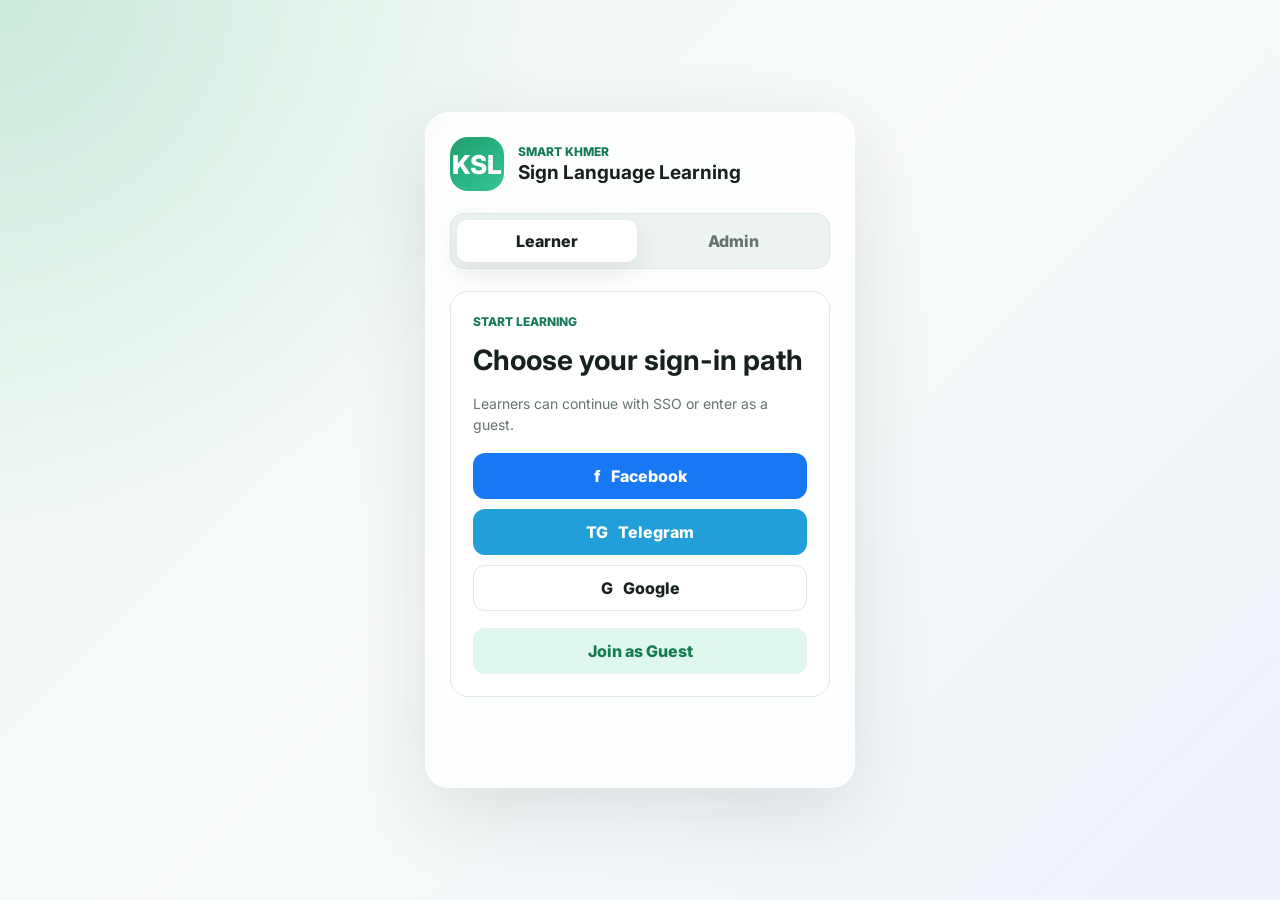
==== index.html @ 8fa37a55 "Init Project" ====
<!DOCTYPE html>
<html lang="en">
<head>
  <meta charset="UTF-8">
  <meta name="viewport" content="width=device-width, initial-scale=1.0">
  <title>Login | Smart Khmer Sign Language Learning</title>
  <link rel="preconnect" href="https://fonts.googleapis.com">
  <link rel="preconnect" href="https://fonts.gstatic.com" crossorigin>
  <link href="https://fonts.googleapis.com/css2?family=Inter:wght@400;500;600;700;800&display=swap" rel="stylesheet">
  <link rel="stylesheet" href="styles.css">
  <script src="app.js" defer></script>
</head>
<body>
  <main class="auth-page">
    <section class="auth-panel auth-panel-page" aria-label="Login options">
      <div class="brand">
        <span class="brand-mark">KSL</span>
        <div>
          <p>Smart Khmer</p>
          <h1>Sign Language Learning</h1>
        </div>
      </div>

      <div class="auth-tabs" role="tablist" aria-label="Account type">
        <button class="tab active" type="button" data-auth-tab="learner">Learner</button>
        <button class="tab" type="button" data-auth-tab="admin">Admin</button>
      </div>

      <div class="login-card" data-auth-panel="learner">
        <p class="eyebrow">Start learning</p>
        <h2>Choose your sign-in path</h2>
        <p class="muted">Learners can continue with SSO or enter as a guest.</p>

        <div class="sso-grid">
          <a class="sso facebook" href="home.html">f <span>Facebook</span></a>
          <a class="sso telegram" href="home.html">TG <span>Telegram</span></a>
          <a class="sso google" href="home.html">G <span>Google</span></a>
        </div>

        <a class="guest-btn link-btn" href="home.html">Join as Guest</a>
      </div>

      <div class="login-card hidden" data-auth-panel="admin">
        <p class="eyebrow">Admin dashboard</p>
        <h2>Manage content</h2>
        <p class="muted">Admins manage units, chapters, lessons, quizzes, and learner progress.</p>

        <form class="admin-form" data-admin-form>
          <label>
            Email or username
            <input type="text" placeholder="admin@sklschool.org" required>
          </label>
          <label>
            Password
            <input type="password" placeholder="password" required>
          </label>
          <div class="form-row">
            <label class="check">
              <input type="checkbox" checked>
              Remember me
            </label>
            <a href="#">Forgot password?</a>
          </div>
          <button class="primary-btn" type="submit">Login to Admin</button>
        </form>
      </div>

      <div class="toast" role="status" aria-live="polite" data-toast></div>
    </section>
  </main>
</body>
</html>
---- styles.css ----
:root {
  --ink: #17211d;
  --muted: #65746e;
  --line: #dfe8e3;
  --paper: #f5f8f6;
  --card: #ffffff;
  --green: #1f9f6f;
  --green-dark: #147b55;
  --mint: #dff7ed;
  --amber: #f3b83f;
  --blue: #3478f6;
  --red: #e15353;
  --shadow: 0 24px 80px rgba(23, 33, 29, 0.12);
}

* {
  box-sizing: border-box;
}

body {
  margin: 0;
  min-height: 100vh;
  font-family: Inter, system-ui, -apple-system, BlinkMacSystemFont, "Segoe UI", sans-serif;
  color: var(--ink);
  background:
    radial-gradient(circle at top left, rgba(31, 159, 111, 0.16), transparent 34rem),
    linear-gradient(135deg, #eef7f1 0%, #f8fbfa 48%, #eef3fb 100%);
}

button,
input {
  font: inherit;
}

button {
  cursor: pointer;
}

a {
  color: inherit;
  text-decoration: none;
}

.app-shell {
  width: min(1440px, 100%);
  min-height: 100vh;
  margin: 0 auto;
  display: grid;
  grid-template-columns: 390px minmax(0, 1fr);
  gap: 24px;
  padding: 24px;
}

.auth-page {
  min-height: 100vh;
  display: grid;
  place-items: center;
  padding: 24px;
}

.auth-panel-page {
  width: min(430px, 100%);
}

.page-shell {
  width: min(1220px, 100%);
  min-height: 100vh;
  margin: 0 auto;
  padding: 24px;
}

.main-nav {
  display: flex;
  align-items: center;
  justify-content: space-between;
  gap: 18px;
  margin-bottom: 22px;
  padding: 14px;
  border: 1px solid rgba(255, 255, 255, 0.72);
  border-radius: 22px;
  background: rgba(255, 255, 255, 0.78);
  box-shadow: 0 18px 60px rgba(23, 33, 29, 0.1);
  backdrop-filter: blur(20px);
}

.nav-brand {
  min-width: 260px;
}

.nav-links {
  display: flex;
  align-items: center;
  gap: 6px;
  flex-wrap: wrap;
}

.nav-links a {
  min-height: 40px;
  display: grid;
  place-items: center;
  padding: 0 14px;
  border-radius: 999px;
  color: var(--muted);
  font-size: 14px;
  font-weight: 800;
}

.nav-links a.active,
.nav-links a:hover {
  color: var(--green-dark);
  background: var(--mint);
}

.page-card,
.home-hero {
  border: 1px solid rgba(255, 255, 255, 0.72);
  border-radius: 28px;
  background: rgba(255, 255, 255, 0.78);
  box-shadow: var(--shadow);
  backdrop-filter: blur(20px);
}

.home-hero {
  display: grid;
  grid-template-columns: minmax(0, 0.9fr) minmax(320px, 1.1fr);
  align-items: center;
  gap: 24px;
  padding: 28px;
}

.home-hero h2 {
  margin: 6px 0 12px;
  font-size: clamp(34px, 5vw, 68px);
  line-height: 0.98;
}

.hero-actions {
  display: flex;
  flex-wrap: wrap;
  gap: 12px;
  margin-top: 22px;
}

.home-preview .camera-frame {
  min-height: 420px;
}

.mode-cards,
.admin-grid {
  display: grid;
  grid-template-columns: repeat(3, 1fr);
  gap: 16px;
  margin-top: 20px;
}

.mode-card {
  min-height: 210px;
  display: flex;
  flex-direction: column;
  gap: 10px;
  padding: 20px;
  border: 1px solid var(--line);
  border-radius: 18px;
  background: white;
}

.mode-card h3 {
  margin: 0;
  font-size: 24px;
}

.mode-card p {
  margin: 0;
}

.mode-card strong {
  margin-top: auto;
  color: var(--green-dark);
}

.lesson-layout {
  display: grid;
  grid-template-columns: minmax(0, 1fr) 300px;
  gap: 18px;
}

.lesson-mode {
  margin-top: 18px;
}

.link-btn {
  min-height: 46px;
  display: inline-grid;
  place-items: center;
  padding: 0 18px;
}

.full-btn {
  width: 100%;
}

.auth-panel,
.learning-panel {
  background: rgba(255, 255, 255, 0.76);
  border: 1px solid rgba(255, 255, 255, 0.72);
  box-shadow: var(--shadow);
  backdrop-filter: blur(20px);
}

.auth-panel {
  border-radius: 24px;
  padding: 24px;
  display: flex;
  flex-direction: column;
  gap: 22px;
}

.brand {
  display: flex;
  align-items: center;
  gap: 14px;
}

.brand-mark {
  width: 54px;
  height: 54px;
  display: grid;
  place-items: center;
  border-radius: 18px;
  color: white;
  background: linear-gradient(145deg, var(--green), #35c596);
  font-size: 26px;
  font-weight: 800;
}

.brand p,
.brand h1,
.topbar p,
.topbar h2,
.login-card h2,
.login-card p,
.lesson-stage h3,
.lesson-stage p,
.progress-card h3,
.progress-card p,
.word-card h3,
.word-card p,
.section-title h2,
.section-title p,
.unit-card h3,
.unit-card p {
  margin: 0;
}

.brand p,
.eyebrow {
  color: var(--green-dark);
  font-size: 12px;
  font-weight: 800;
  letter-spacing: 0;
  text-transform: uppercase;
}

.brand h1 {
  margin-top: 3px;
  font-size: 19px;
  line-height: 1.2;
}

.auth-tabs,
.mode-switch {
  display: grid;
  grid-template-columns: repeat(2, 1fr);
  gap: 6px;
  padding: 6px;
  border: 1px solid var(--line);
  border-radius: 14px;
  background: #edf4f0;
}

.tab,
.mode {
  min-height: 42px;
  border: 0;
  border-radius: 10px;
  color: var(--muted);
  background: transparent;
  font-weight: 800;
}

.tab.active,
.mode.active {
  color: var(--ink);
  background: white;
  box-shadow: 0 10px 28px rgba(23, 33, 29, 0.09);
}

.login-card {
  display: flex;
  flex-direction: column;
  gap: 17px;
  padding: 22px;
  border: 1px solid var(--line);
  border-radius: 18px;
  background: var(--card);
}

.login-card h2 {
  font-size: 28px;
  line-height: 1.05;
}

.muted,
.sample-card p,
.camera-card p,
.progress-card p,
.word-card p,
.unit-card p,
.correction-box p {
  color: var(--muted);
  font-size: 14px;
  line-height: 1.55;
}

.sso-grid {
  display: grid;
  gap: 10px;
}

.sso,
.guest-btn,
.primary-btn,
.secondary-btn {
  min-height: 46px;
  border-radius: 12px;
  border: 1px solid transparent;
  font-weight: 800;
}

.sso {
  display: flex;
  align-items: center;
  justify-content: center;
  gap: 10px;
  color: white;
}

.sso-grid .sso {
  min-height: 46px;
}

.facebook {
  background: #1877f2;
}

.telegram {
  background: #229ed9;
}

.google {
  color: var(--ink);
  background: #fff;
  border-color: var(--line);
}

.guest-btn {
  color: var(--green-dark);
  background: var(--mint);
}

.divider {
  display: flex;
  align-items: center;
  gap: 12px;
  color: var(--muted);
  font-size: 12px;
  font-weight: 800;
  text-transform: uppercase;
}

.divider::before,
.divider::after {
  content: "";
  height: 1px;
  flex: 1;
  background: var(--line);
}

.admin-form {
  display: grid;
  gap: 13px;
}

.admin-form label {
  display: grid;
  gap: 7px;
  color: var(--muted);
  font-size: 13px;
  font-weight: 700;
}

.admin-form input[type="text"],
.admin-form input[type="password"] {
  min-height: 44px;
  width: 100%;
  border: 1px solid var(--line);
  border-radius: 12px;
  padding: 0 13px;
  color: var(--ink);
  background: #fbfdfc;
  outline: none;
}

.admin-form input:focus {
  border-color: var(--green);
  box-shadow: 0 0 0 4px rgba(31, 159, 111, 0.12);
}

.form-row {
  display: flex;
  justify-content: space-between;
  align-items: center;
  gap: 12px;
}

.form-row a {
  color: var(--green-dark);
  font-size: 13px;
  font-weight: 800;
  text-decoration: none;
}

.check {
  display: flex !important;
  grid-template-columns: auto 1fr;
  align-items: center;
  gap: 8px !important;
}

.primary-btn {
  color: white;
  background: var(--green);
}

.secondary-btn {
  padding: 0 18px;
  color: var(--green-dark);
  border-color: var(--line);
  background: white;
}

.learning-panel {
  border-radius: 28px;
  padding: 24px;
  overflow: hidden;
}

.topbar {
  display: flex;
  justify-content: space-between;
  align-items: center;
  gap: 18px;
}

.topbar h2,
.section-title h2 {
  margin-top: 3px;
  font-size: clamp(24px, 3vw, 38px);
  line-height: 1.05;
}

.profile-pill {
  display: flex;
  align-items: center;
  gap: 9px;
  min-height: 44px;
  padding: 6px 12px 6px 6px;
  border: 1px solid var(--line);
  border-radius: 999px;
  background: white;
  font-weight: 800;
}

.avatar {
  width: 32px;
  height: 32px;
  display: grid;
  place-items: center;
  border-radius: 50%;
  color: white;
  background: var(--ink);
}

.mode-switch {
  width: min(460px, 100%);
  margin: 24px 0;
}

.hero-grid {
  display: grid;
  grid-template-columns: minmax(0, 1fr) 300px;
  gap: 18px;
}

.lesson-stage,
.progress-card,
.word-card,
.unit-card {
  border: 1px solid var(--line);
  border-radius: 18px;
  background: var(--card);
}

.lesson-stage {
  padding: 18px;
}

.stage-header,
.section-title {
  display: flex;
  align-items: center;
  justify-content: space-between;
  gap: 16px;
}

.lesson-stage h3 {
  margin-top: 5px;
  font-size: 30px;
}

.status-badge {
  padding: 9px 12px;
  border-radius: 999px;
  color: var(--green-dark);
  background: var(--mint);
  font-size: 13px;
  font-weight: 800;
}

.practice-area {
  display: grid;
  grid-template-columns: 0.82fr 1.18fr;
  gap: 16px;
  margin-top: 18px;
}

.sample-card,
.camera-card {
  display: grid;
  gap: 10px;
}

.hand-demo,
.camera-frame {
  position: relative;
  min-height: 270px;
  overflow: hidden;
  border-radius: 16px;
  background:
    linear-gradient(120deg, rgba(255,255,255,0.45), transparent),
    #dce9e3;
}

.hand-demo::before {
  content: "";
  position: absolute;
  left: 50%;
  bottom: 46px;
  width: 92px;
  height: 128px;
  border-radius: 42px 42px 32px 32px;
  transform: translateX(-50%) rotate(-8deg);
  background: #f1c9a8;
  box-shadow:
    -35px -48px 0 -18px #f1c9a8,
    -14px -82px 0 -20px #f1c9a8,
    12px -91px 0 -22px #f1c9a8,
    36px -68px 0 -21px #f1c9a8,
    57px -34px 0 -22px #f1c9a8;
}

.joint {
  position: absolute;
  z-index: 2;
  width: 12px;
  height: 12px;
  border: 2px solid white;
  border-radius: 50%;
  background: var(--green);
}

.j1 { left: 33%; top: 28%; }
.j2 { left: 44%; top: 16%; }
.j3 { left: 54%; top: 13%; }
.j4 { left: 64%; top: 22%; }
.j5 { left: 73%; top: 37%; }
.palm { left: 51%; top: 59%; width: 16px; height: 16px; }

.camera-frame {
  min-height: 270px;
  background:
    linear-gradient(rgba(23, 33, 29, 0.08), rgba(23, 33, 29, 0.16)),
    url("https://images.unsplash.com/photo-1581090464777-f3220bbe1b8b?auto=format&fit=crop&w=900&q=70") center / cover;
}

.skeleton {
  position: absolute;
  inset: 34px 22% 64px 28%;
  border: 2px solid rgba(255, 255, 255, 0.75);
  border-left: 0;
  border-bottom: 0;
  border-radius: 30px;
}

.skeleton span {
  position: absolute;
  width: 13px;
  height: 13px;
  border-radius: 50%;
  background: #5cf0b4;
  box-shadow: 0 0 0 5px rgba(92, 240, 180, 0.2);
}

.skeleton span:nth-child(1) { left: -8px; top: 30px; }
.skeleton span:nth-child(2) { left: 28px; top: 2px; }
.skeleton span:nth-child(3) { right: 24px; top: 36px; }
.skeleton span:nth-child(4) { right: -8px; bottom: 36px; }
.skeleton span:nth-child(5) { left: 44%; bottom: -8px; }

.capture-btn {
  position: absolute;
  left: 50%;
  bottom: 18px;
  width: 58px;
  height: 32px;
  border: 0;
  border-radius: 999px;
  transform: translateX(-50%);
  color: var(--red);
  background: white;
  box-shadow: 0 12px 28px rgba(0, 0, 0, 0.2);
}

.feedback-grid {
  display: grid;
  grid-template-columns: repeat(3, 1fr);
  gap: 12px;
  margin-top: 18px;
}

.score-card {
  padding: 16px;
  border: 1px solid var(--line);
  border-radius: 14px;
  background: #fbfdfc;
}

.score-card span {
  display: block;
  color: var(--green-dark);
  font-size: 30px;
  font-weight: 800;
}

.score-card p {
  margin: 4px 0 0;
  color: var(--muted);
  font-size: 13px;
  font-weight: 700;
}

.score-card.strong {
  background: var(--mint);
  border-color: rgba(31, 159, 111, 0.28);
}

.correction-box {
  display: flex;
  align-items: center;
  justify-content: space-between;
  gap: 16px;
  margin-top: 16px;
  padding: 16px;
  border-radius: 16px;
  background: #f5faf7;
}

.correction-box h4 {
  margin: 0 0 4px;
}

.correction-box .primary-btn {
  min-width: 150px;
  padding: 0 16px;
}

.progress-column {
  display: grid;
  gap: 14px;
}

.progress-card,
.word-card {
  padding: 18px;
}

.progress-card.green {
  color: white;
  background: linear-gradient(150deg, var(--green), #29b680);
  border: 0;
}

.progress-card.green .eyebrow,
.progress-card.green .mini-stat span {
  color: rgba(255,255,255,0.78);
}

.progress-card.green h3 {
  margin: 6px 0 16px;
  font-size: 34px;
}

.mini-stat {
  display: flex;
  justify-content: space-between;
  padding: 10px 0;
  border-top: 1px solid rgba(255,255,255,0.22);
  font-size: 13px;
}

.circle-progress {
  width: 92px;
  height: 92px;
  display: grid;
  place-items: center;
  margin-bottom: 12px;
  border-radius: 50%;
  color: var(--green-dark);
  background:
    radial-gradient(circle closest-side, white 72%, transparent 74%),
    conic-gradient(var(--green) 87%, #e6eee9 0);
  font-weight: 800;
}

.progress-card h3,
.word-card h3,
.unit-card h3 {
  margin: 0 0 8px;
}

.word-card {
  background: #fff8e8;
  border-color: #f4dfaa;
}

.curriculum {
  margin-top: 24px;
}

.unit-grid {
  display: grid;
  grid-template-columns: repeat(3, 1fr);
  gap: 14px;
  margin-top: 16px;
}

.unit-card {
  position: relative;
  min-height: 190px;
  padding: 20px;
  overflow: hidden;
}

.unit-card.current {
  border-color: rgba(31, 159, 111, 0.34);
  box-shadow: inset 0 0 0 1px rgba(31, 159, 111, 0.16);
}

.unit-number {
  display: inline-grid;
  place-items: center;
  width: 42px;
  height: 42px;
  margin-bottom: 18px;
  border-radius: 14px;
  color: var(--green-dark);
  background: var(--mint);
  font-weight: 800;
}

.lesson-dots {
  display: flex;
  gap: 7px;
  margin-top: 20px;
}

.lesson-dots span {
  width: 100%;
  max-width: 34px;
  height: 8px;
  border-radius: 999px;
  background: #dbe6e1;
}

.lesson-dots .done {
  background: var(--green);
}

.lesson-dots .active {
  background: var(--amber);
}

.chapter-list {
  display: grid;
  gap: 12px;
  padding: 0 16px 16px;
}

.unit-path {
  display: grid;
  gap: 14px;
  margin-top: 16px;
}

.unit-accordion {
  border: 1px solid var(--line);
  border-radius: 18px;
  background: white;
  overflow: hidden;
}

.unit-accordion > summary {
  display: grid;
  grid-template-columns: 48px minmax(0, 1fr) auto auto;
  align-items: center;
  gap: 14px;
  padding: 18px;
  list-style: none;
  cursor: pointer;
}

.unit-accordion > summary::-webkit-details-marker {
  display: none;
}

.unit-accordion > summary::after {
  content: "+";
  width: 30px;
  height: 30px;
  display: grid;
  place-items: center;
  border-radius: 50%;
  color: white;
  background: var(--green);
  font-weight: 800;
}

.unit-accordion[open] > summary::after {
  content: "-";
}

.unit-accordion > summary strong {
  min-width: 0;
  font-size: 18px;
}

.unit-accordion > summary em {
  color: var(--muted);
  font-size: 13px;
  font-style: normal;
  font-weight: 800;
  text-align: right;
}

.unit-accordion > summary .unit-number {
  margin: 0;
}

.locked-unit {
  background: #f7faf8;
}

.locked-unit > summary {
  color: #6d7772;
}

.locked-unit > summary::after {
  color: #69736f;
  background: #e1e8e4;
}

.chapter-card {
  border: 1px solid var(--line);
  border-radius: 16px;
  background: white;
  overflow: hidden;
}

.chapter-card summary {
  display: grid;
  grid-template-columns: 118px minmax(0, 1fr) auto auto;
  align-items: center;
  gap: 14px;
  padding: 16px 18px;
  list-style: none;
  cursor: pointer;
}

.chapter-card summary::-webkit-details-marker {
  display: none;
}

.chapter-card summary::after {
  content: "+";
  width: 28px;
  height: 28px;
  display: grid;
  place-items: center;
  border-radius: 50%;
  color: var(--green-dark);
  background: var(--mint);
  font-weight: 800;
}

.chapter-card[open] summary::after {
  content: "-";
}

.chapter-index {
  color: var(--green-dark);
  font-size: 13px;
  font-weight: 800;
  text-transform: uppercase;
}

.chapter-card summary strong {
  min-width: 0;
  font-size: 17px;
}

.chapter-card summary em {
  color: var(--muted);
  font-size: 13px;
  font-style: normal;
  font-weight: 700;
  text-align: right;
}

.lesson-list {
  display: grid;
  gap: 8px;
  padding: 0 18px 18px;
}

.lesson-row {
  width: 100%;
  min-height: 64px;
  display: grid;
  grid-template-columns: 58px minmax(0, 1fr) auto;
  align-items: center;
  gap: 14px;
  padding: 10px 12px;
  border: 1px solid var(--line);
  border-radius: 12px;
  color: var(--ink);
  background: #fbfdfc;
  text-align: left;
}

.lesson-row span:nth-child(2) {
  display: grid;
  gap: 3px;
  color: var(--muted);
  font-size: 13px;
}

.lesson-row span:nth-child(2) strong {
  color: var(--ink);
  font-size: 15px;
}

.lesson-row b {
  color: var(--green-dark);
  font-size: 13px;
  white-space: nowrap;
}

.lesson-state {
  min-height: 32px;
  display: grid;
  place-items: center;
  border-radius: 999px;
  color: var(--green-dark);
  background: var(--mint);
  font-size: 11px;
  font-weight: 800;
  text-transform: uppercase;
}

.lesson-row.complete {
  border-color: rgba(31, 159, 111, 0.28);
}

.lesson-row.current {
  border-color: rgba(243, 184, 63, 0.7);
  background: #fff9eb;
  box-shadow: inset 0 0 0 1px rgba(243, 184, 63, 0.22);
}

.lesson-row.current .lesson-state {
  color: #8a5d00;
  background: #ffe7a8;
}

.lesson-row.locked {
  cursor: not-allowed;
  opacity: 0.58;
  background: #f3f6f4;
}

.lesson-row.locked .lesson-state {
  color: #69736f;
  background: #e1e8e4;
}

.lesson-row.practice {
  border-style: dashed;
}

.hidden {
  display: none;
}

.locked-preview {
  opacity: 0.72;
}

.lesson-row.selected {
  border-color: rgba(52, 120, 246, 0.45);
  background: #eef5ff;
  box-shadow: inset 0 0 0 1px rgba(52, 120, 246, 0.18);
}

.toast {
  min-height: 44px;
  display: grid;
  place-items: center;
  padding: 0 14px;
  border: 1px solid rgba(31, 159, 111, 0.24);
  border-radius: 12px;
  color: var(--green-dark);
  background: var(--mint);
  font-size: 13px;
  font-weight: 800;
  opacity: 0;
  transform: translateY(8px);
  transition: opacity 220ms ease, transform 220ms ease;
}

.toast.show {
  opacity: 1;
  transform: translateY(0);
}

.reveal-in {
  animation: revealIn 520ms ease both;
}

.soft-pop {
  animation: softPop 340ms ease both;
}

.skeleton span {
  animation: pulsePoint 1.5s ease-in-out infinite;
}

.skeleton span:nth-child(2) {
  animation-delay: 90ms;
}

.skeleton span:nth-child(3) {
  animation-delay: 180ms;
}

.skeleton span:nth-child(4) {
  animation-delay: 270ms;
}

.skeleton span:nth-child(5) {
  animation-delay: 360ms;
}

.capture-btn {
  transition: transform 180ms ease, box-shadow 180ms ease;
}

.capture-btn:hover {
  transform: translateX(-50%) translateY(-2px);
  box-shadow: 0 16px 34px rgba(0, 0, 0, 0.24);
}

.primary-btn,
.secondary-btn,
.guest-btn,
.sso,
.lesson-row,
.tab,
.mode {
  transition: transform 180ms ease, box-shadow 180ms ease, border-color 180ms ease, background 180ms ease;
}

.primary-btn:hover,
.secondary-btn:hover,
.guest-btn:hover,
.sso:hover,
.lesson-row:not(:disabled):hover,
.tab:hover,
.mode:hover {
  transform: translateY(-1px);
}

@keyframes revealIn {
  from {
    opacity: 0;
    transform: translateY(14px);
  }
  to {
    opacity: 1;
    transform: translateY(0);
  }
}

@keyframes softPop {
  0% {
    transform: scale(0.985);
  }
  65% {
    transform: scale(1.01);
  }
  100% {
    transform: scale(1);
  }
}

@keyframes pulsePoint {
  0%,
  100% {
    transform: scale(1);
  }
  50% {
    transform: scale(1.24);
  }
}

@media (max-width: 1180px) {
  .app-shell {
    grid-template-columns: 1fr;
  }

  .auth-panel {
    order: 2;
  }

  .home-hero,
  .lesson-layout {
    grid-template-columns: 1fr;
  }
}

@media (max-width: 860px) {
  .app-shell,
  .learning-panel,
  .auth-panel {
    padding: 16px;
  }

  .hero-grid,
  .practice-area,
  .unit-grid,
  .mode-cards,
  .admin-grid {
    grid-template-columns: 1fr;
  }

  .main-nav,
  .home-hero {
    align-items: stretch;
    flex-direction: column;
  }

  .main-nav {
    display: flex;
  }

  .nav-brand {
    min-width: 0;
  }

  .nav-links a {
    flex: 1;
  }

  .chapter-card summary {
    grid-template-columns: 1fr auto;
  }

  .unit-accordion > summary {
    grid-template-columns: 48px minmax(0, 1fr);
  }

  .unit-accordion > summary em {
    grid-column: 1 / -1;
    text-align: left;
  }

  .chapter-index,
  .chapter-card summary em {
    grid-column: 1 / -1;
    text-align: left;
  }

  .feedback-grid {
    grid-template-columns: repeat(2, 1fr);
  }

  .topbar,
  .stage-header,
  .section-title,
  .correction-box {
    align-items: stretch;
    flex-direction: column;
  }

  .profile-pill,
  .secondary-btn,
  .correction-box .primary-btn {
    width: 100%;
    justify-content: center;
  }
}

@media (max-width: 520px) {
  .app-shell {
    padding: 10px;
  }

  .page-shell,
  .auth-page {
    padding: 10px;
  }

  .auth-panel,
  .learning-panel,
  .page-card,
  .home-hero {
    border-radius: 18px;
  }

  .home-hero {
    padding: 18px;
  }

  .home-hero h2 {
    font-size: 36px;
  }

  .login-card h2 {
    font-size: 24px;
  }

  .lesson-stage h3 {
    font-size: 25px;
  }

  .feedback-grid {
    grid-template-columns: 1fr;
  }

  .lesson-row {
    grid-template-columns: 50px minmax(0, 1fr);
  }

  .lesson-row b {
    grid-column: 2;
  }

  .hand-demo,
  .camera-frame {
    min-height: 220px;
  }
}
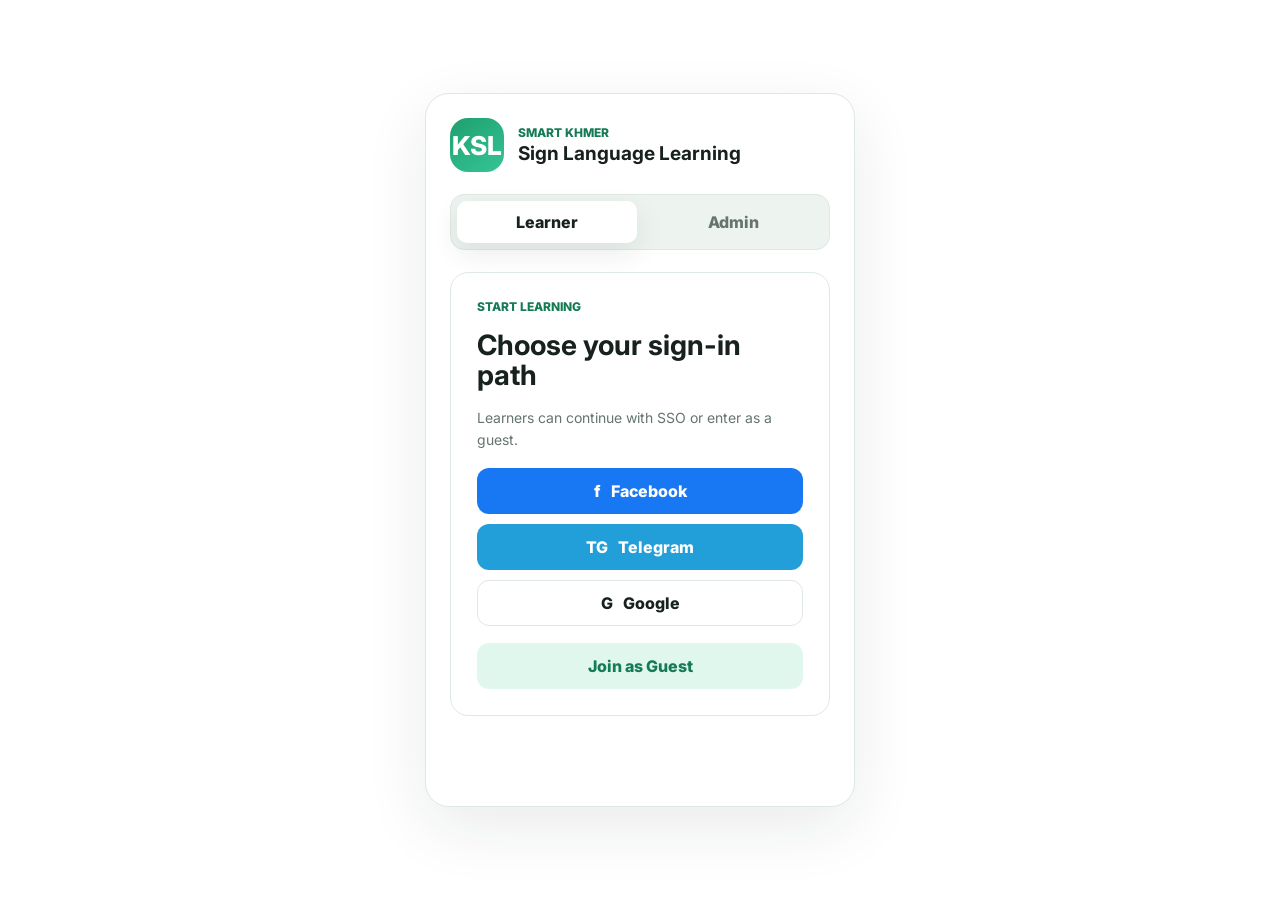
==== commit 23109a52: "Updated: Password toggle features" ====
--- a/index.html
+++ b/index.html
@@ -6,6 +6,7 @@
   <title>Login | Smart Khmer Sign Language Learning</title>
   <link rel="preconnect" href="https://fonts.googleapis.com">
   <link rel="preconnect" href="https://fonts.gstatic.com" crossorigin>
+  <link rel="stylesheet" href="https://cdnjs.cloudflare.com/ajax/libs/font-awesome/6.5.1/css/all.min.css">
   <link href="https://fonts.googleapis.com/css2?family=Inter:wght@400;500;600;700;800&display=swap" rel="stylesheet">
   <link rel="stylesheet" href="styles.css">
   <script src="app.js" defer></script>
@@ -48,11 +49,32 @@
         <form class="admin-form" data-admin-form>
           <label>
             Email or username
-            <input type="text" placeholder="admin@sklschool.org" required>
+            <input
+              type="text"
+              placeholder="admin@sklschool.org"
+              required
+            >
           </label>
+
           <label>
             Password
-            <input type="password" placeholder="password" required>
+
+            <div class="password-field">
+              <input
+                id="password"
+                type="password"
+                placeholder="Password"
+                required
+              >
+
+              <button
+                type="button"
+                class="toggle-password"
+                onclick="togglePassword()"
+              >
+                <i class="fa-regular fa-eye"></i>
+              </button>
+            </div>
           </label>
           <div class="form-row">
             <label class="check">
--- a/styles.css
+++ b/styles.css
@@ -22,9 +22,7 @@
   min-height: 100vh;
   font-family: Inter, system-ui, -apple-system, BlinkMacSystemFont, "Segoe UI", sans-serif;
   color: var(--ink);
-  background:
-    radial-gradient(circle at top left, rgba(31, 159, 111, 0.16), transparent 34rem),
-    linear-gradient(135deg, #eef7f1 0%, #f8fbfa 48%, #eef3fb 100%);
+  background: #ffffff;
 }
 
 button,
@@ -55,7 +53,8 @@
   min-height: 100vh;
   display: grid;
   place-items: center;
-  padding: 24px;
+  padding: 40px 24px;
+  background: #ffffff;
 }
 
 .auth-panel-page {
@@ -63,10 +62,11 @@
 }
 
 .page-shell {
-  width: min(1220px, 100%);
+  width: min(1440px, 100%);
   min-height: 100vh;
   margin: 0 auto;
-  padding: 24px;
+  padding: 32px 32px 56px;
+  background: #ffffff;
 }
 
 .main-nav {
@@ -74,13 +74,13 @@
   align-items: center;
   justify-content: space-between;
   gap: 18px;
-  margin-bottom: 22px;
-  padding: 14px;
-  border: 1px solid rgba(255, 255, 255, 0.72);
-  border-radius: 22px;
-  background: rgba(255, 255, 255, 0.78);
-  box-shadow: 0 18px 60px rgba(23, 33, 29, 0.1);
-  backdrop-filter: blur(20px);
+  margin-bottom: 28px;
+  padding: 0 0 20px;
+  border: 0;
+  border-bottom: 1px solid var(--line);
+  border-radius: 0;
+  background: #ffffff;
+  box-shadow: none;
 }
 
 .nav-brand {
@@ -111,13 +111,56 @@
   background: var(--mint);
 }
 
+.nav-links .logout-btn {
+  position: relative;
+  width: 42px;
+  min-width: 42px;
+  padding: 0;
+  color: var(--red);
+  border: 1px solid #f0c9c9;
+  background: #ffffff;
+  font-size: 11px;
+  font-weight: 800;
+}
+
+.nav-links .logout-btn:hover {
+  color: #ffffff;
+  background: var(--red);
+  border-color: var(--red);
+}
+
+.logout-btn::after {
+  content: attr(data-tooltip);
+  position: absolute;
+  left: 50%;
+  top: calc(100% + 9px);
+  z-index: 10;
+  padding: 7px 9px;
+  border-radius: 8px;
+  color: #ffffff;
+  background: var(--ink);
+  font-size: 12px;
+  font-weight: 800;
+  line-height: 1;
+  white-space: nowrap;
+  opacity: 0;
+  pointer-events: none;
+  transform: translate(-50%, -4px);
+  transition: opacity 160ms ease, transform 160ms ease;
+}
+
+.logout-btn:hover::after,
+.logout-btn:focus-visible::after {
+  opacity: 1;
+  transform: translate(-50%, 0);
+}
+
 .page-card,
 .home-hero {
-  border: 1px solid rgba(255, 255, 255, 0.72);
-  border-radius: 28px;
-  background: rgba(255, 255, 255, 0.78);
-  box-shadow: var(--shadow);
-  backdrop-filter: blur(20px);
+  border: 0;
+  border-radius: 0;
+  background: #ffffff;
+  box-shadow: none;
 }
 
 .home-hero {
@@ -125,7 +168,7 @@
   grid-template-columns: minmax(0, 0.9fr) minmax(320px, 1.1fr);
   align-items: center;
   gap: 24px;
-  padding: 28px;
+  padding: 24px 0 36px;
 }
 
 .home-hero h2 {
@@ -158,7 +201,7 @@
   display: flex;
   flex-direction: column;
   gap: 10px;
-  padding: 20px;
+  padding: 24px;
   border: 1px solid var(--line);
   border-radius: 18px;
   background: white;
@@ -186,6 +229,18 @@
 
 .lesson-mode {
   margin-top: 18px;
+}
+
+.track-bar {
+  display: flex;
+  align-items: center;
+  justify-content: space-between;
+  gap: 12px;
+  margin-top: 18px;
+  padding: 12px;
+  border: 1px solid var(--line);
+  border-radius: 14px;
+  background: #ffffff;
 }
 
 .link-btn {
@@ -201,10 +256,9 @@
 
 .auth-panel,
 .learning-panel {
-  background: rgba(255, 255, 255, 0.76);
-  border: 1px solid rgba(255, 255, 255, 0.72);
-  box-shadow: var(--shadow);
-  backdrop-filter: blur(20px);
+  background: #ffffff;
+  border: 1px solid var(--line);
+  box-shadow: 0 20px 64px rgba(23, 33, 29, 0.09);
 }
 
 .auth-panel {
@@ -299,7 +353,7 @@
   display: flex;
   flex-direction: column;
   gap: 17px;
-  padding: 22px;
+  padding: 26px;
   border: 1px solid var(--line);
   border-radius: 18px;
   background: var(--card);
@@ -399,8 +453,8 @@
   font-weight: 700;
 }
 
-.admin-form input[type="text"],
-.admin-form input[type="password"] {
+/* Username field */
+.admin-form input[type="text"] {
   min-height: 44px;
   width: 100%;
   border: 1px solid var(--line);
@@ -409,9 +463,57 @@
   color: var(--ink);
   background: #fbfdfc;
   outline: none;
-}
-
-.admin-form input:focus {
+  box-sizing: border-box;
+}
+
+/* Password wrapper */
+.password-field {
+  display: flex;
+  align-items: center;
+
+  min-height: 44px;
+  width: 100%;
+
+  border: 1px solid var(--line);
+  border-radius: 12px;
+
+  background: #fbfdfc;
+  box-sizing: border-box;
+}
+
+/* Password input */
+.password-field input {
+  flex: 1;
+
+  min-height: 42px;
+  border: none;
+  outline: none;
+  background: transparent;
+
+  padding: 0 13px;
+  color: var(--ink);
+}
+
+/* Eye button */
+.toggle-password {
+  width: 44px;
+  height: 44px;
+
+  border: none;
+  background: transparent;
+  cursor: pointer;
+
+  color: var(--muted);
+  font-size: 16px;
+}
+
+.toggle-password:hover {
+  color: var(--green);
+}
+
+/* Focus effect */
+.admin-form input[type="text"]:focus,
+.password-field:focus-within {
   border-color: var(--green);
   box-shadow: 0 0 0 4px rgba(31, 159, 111, 0.12);
 }
@@ -451,7 +553,7 @@
 
 .learning-panel {
   border-radius: 28px;
-  padding: 24px;
+  padding: 32px;
   overflow: hidden;
 }
 
@@ -512,7 +614,7 @@
 }
 
 .lesson-stage {
-  padding: 18px;
+  padding: 26px;
 }
 
 .stage-header,
@@ -701,18 +803,19 @@
 
 .progress-card,
 .word-card {
-  padding: 18px;
+  padding: 22px;
 }
 
 .progress-card.green {
-  color: white;
-  background: linear-gradient(150deg, var(--green), #29b680);
-  border: 0;
+  color: var(--ink);
+  background: #ffffff;
+  border-color: rgba(31, 159, 111, 0.28);
+  box-shadow: inset 4px 0 0 var(--green);
 }
 
 .progress-card.green .eyebrow,
 .progress-card.green .mini-stat span {
-  color: rgba(255,255,255,0.78);
+  color: var(--green-dark);
 }
 
 .progress-card.green h3 {
@@ -724,7 +827,7 @@
   display: flex;
   justify-content: space-between;
   padding: 10px 0;
-  border-top: 1px solid rgba(255,255,255,0.22);
+  border-top: 1px solid var(--line);
   font-size: 13px;
 }
 
@@ -749,12 +852,17 @@
 }
 
 .word-card {
-  background: #fff8e8;
-  border-color: #f4dfaa;
+  background: #ffffff;
+  border-color: var(--line);
+  box-shadow: inset 4px 0 0 var(--amber);
 }
 
 .curriculum {
   margin-top: 24px;
+  padding: 28px;
+  border: 0;
+  border-radius: 0;
+  background: #ffffff;
 }
 
 .unit-grid {
@@ -767,7 +875,7 @@
 .unit-card {
   position: relative;
   min-height: 190px;
-  padding: 20px;
+  padding: 24px;
   overflow: hidden;
 }
 
@@ -1183,7 +1291,8 @@
   }
 
   .main-nav,
-  .home-hero {
+  .home-hero,
+  .track-bar {
     align-items: stretch;
     flex-direction: column;
   }
@@ -1253,7 +1362,7 @@
   .learning-panel,
   .page-card,
   .home-hero {
-    border-radius: 18px;
+    border-radius: 0;
   }
 
   .home-hero {
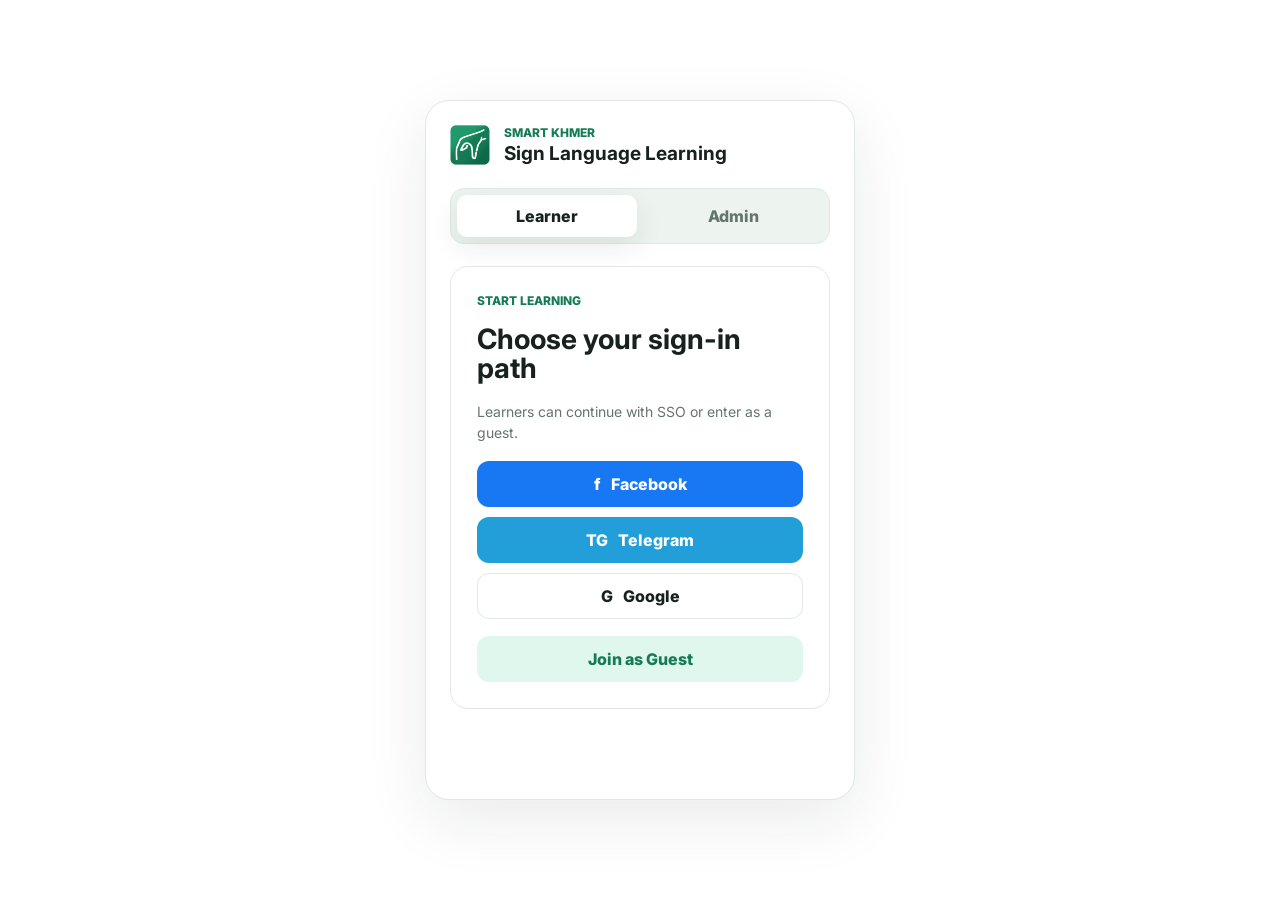
==== commit 45fad285: "Updated: logo in assets" ====
--- a/index.html
+++ b/index.html
@@ -15,7 +15,7 @@
   <main class="auth-page">
     <section class="auth-panel auth-panel-page" aria-label="Login options">
       <div class="brand">
-        <span class="brand-mark">KSL</span>
+        <img src="assets\logo.png" style="width: 40px; height: 40px;" />
         <div>
           <p>Smart Khmer</p>
           <h1>Sign Language Learning</h1>
--- a/styles.css
+++ b/styles.css
@@ -481,7 +481,6 @@
   box-sizing: border-box;
 }
 
-/* Password input */
 .password-field input {
   flex: 1;
 
@@ -494,7 +493,6 @@
   color: var(--ink);
 }
 
-/* Eye button */
 .toggle-password {
   width: 44px;
   height: 44px;
@@ -511,7 +509,6 @@
   color: var(--green);
 }
 
-/* Focus effect */
 .admin-form input[type="text"]:focus,
 .password-field:focus-within {
   border-color: var(--green);
@@ -537,6 +534,8 @@
   grid-template-columns: auto 1fr;
   align-items: center;
   gap: 8px !important;
+  cursor: pointer;
+  user-select: none;
 }
 
 .primary-btn {
